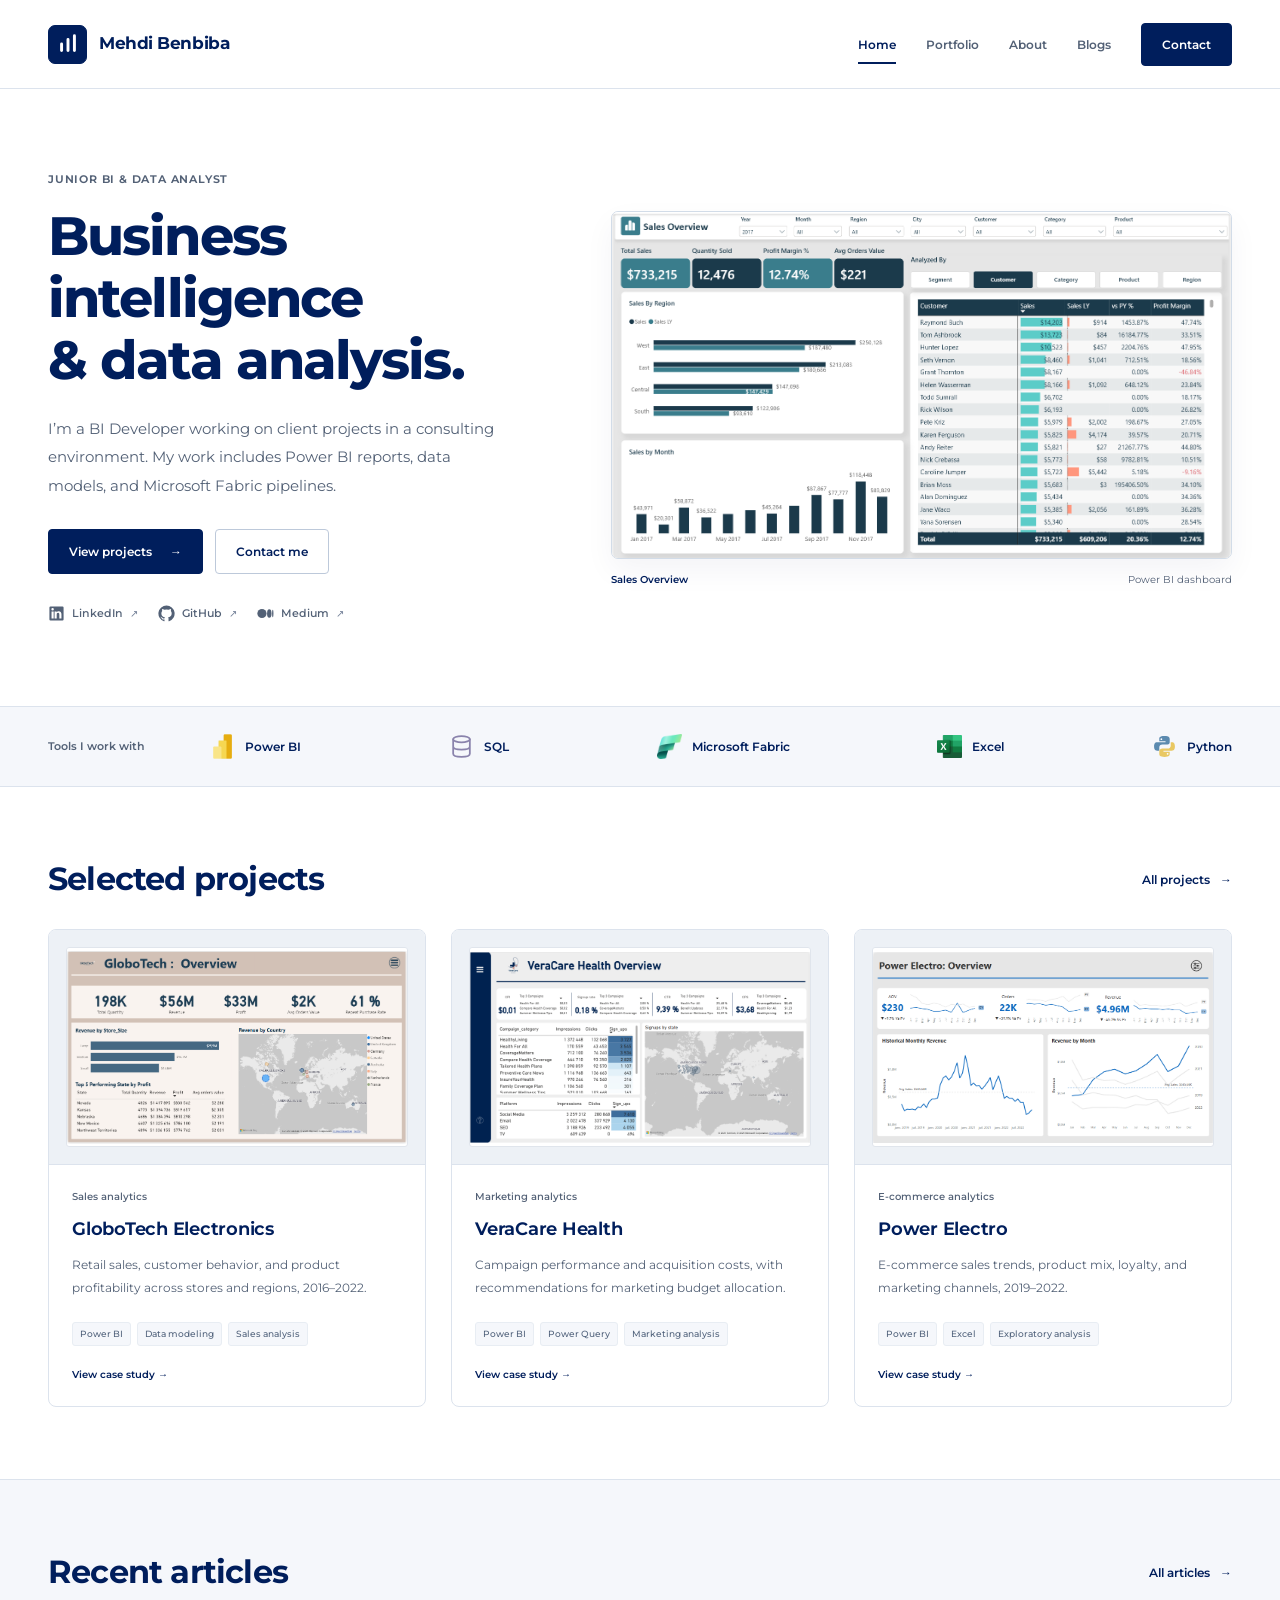
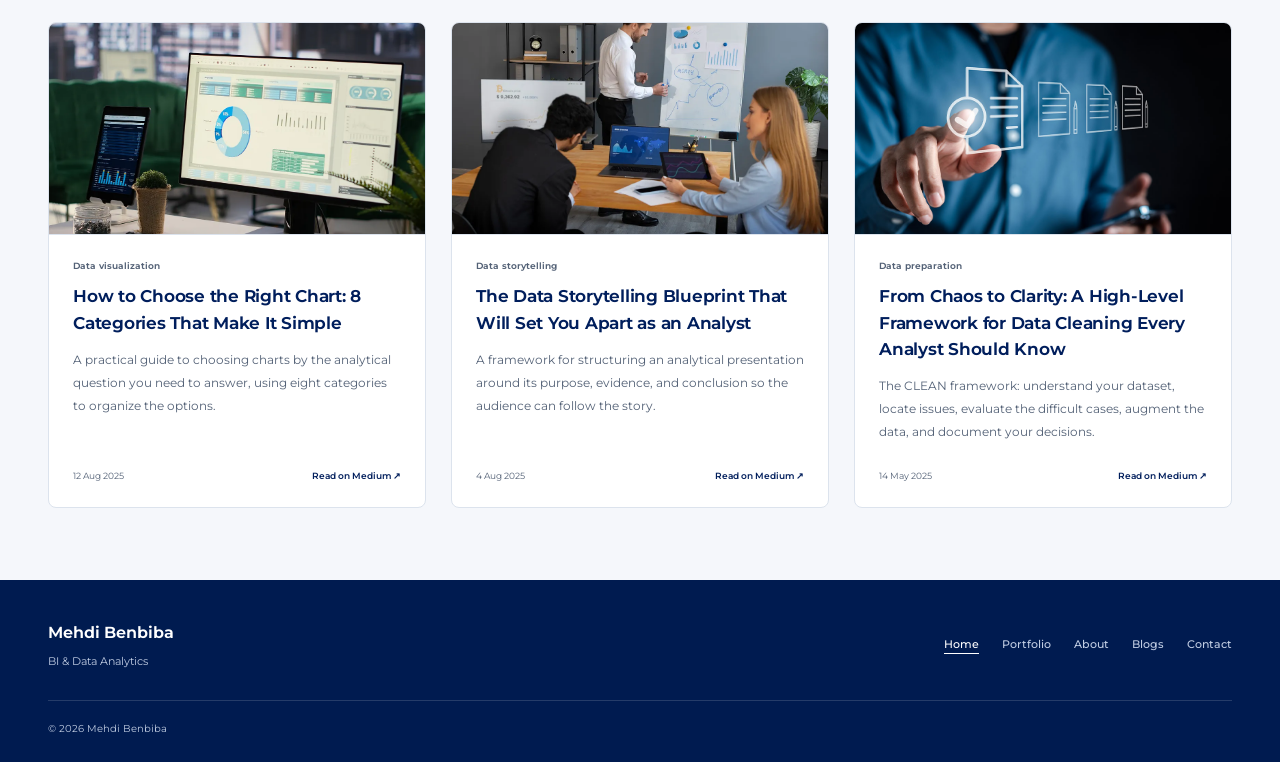
==== index.html @ 64dd57c0 "Publish portfolio with GitHub Pages workflow" ====
<!DOCTYPE html>
<html lang="en">
<head>
  <meta charset="UTF-8">
  <meta name="viewport" content="width=device-width, initial-scale=1">
  <meta name="description" content="Mehdi Benbiba, Junior BI and Data Analyst. Power BI reporting, data modeling, and Microsoft Fabric client projects.">
  <meta name="theme-color" content="#001e5c">
  <title>BI & Data Analyst | Mehdi Benbiba</title>
  <link rel="icon" href="assets/icons/favicon.svg" type="image/svg+xml">
  <link rel="preload" href="assets/fonts/montserrat-latin.woff2" as="font" type="font/woff2" crossorigin>
  <link rel="stylesheet" href="assets/css/styles.css">
</head>
<body id="top" data-page="index">
  <a class="skip" href="#main">Skip to content</a>
  <header class="site-header">
    <div class="header wrap">
      <a class="brand" href="index.html" aria-label="Mehdi Benbiba, home"><span class="brand-mark" aria-hidden="true"><svg viewBox="0 0 24 24" width="22" height="22" fill="none"><path d="M5 19v-7m7 7V7m7 12V3" stroke="currentColor" stroke-width="3.2" stroke-linecap="round"/></svg></span><span data-content="name">Mehdi Benbiba</span></a>
      <button class="menu-toggle" type="button" aria-expanded="false" aria-controls="primary-navigation"><span>Menu</span><svg viewBox="0 0 24 24" width="20" height="20" aria-hidden="true"><path d="M4 7h16M4 12h16M4 17h16" stroke="currentColor" stroke-width="1.7" fill="none"/></svg></button>
      <nav class="top-nav" id="primary-navigation" aria-label="Main navigation"><a href="index.html" aria-current="page">Home</a><a href="portfolio.html">Portfolio</a><a href="about.html">About</a><a href="blogs.html">Blogs</a><a href="contact.html">Contact</a></nav>
    </div>
  </header>
  <main id="main" tabindex="-1">
<section class="hero wrap"><div class="hero-copy"><p class="eyebrow" data-content="role">Junior BI &amp; Data Analyst</p><h1>Business intelligence<br>&amp; data analysis.</h1><p class="hero-description" data-content="intro"></p><div class="actions"><a class="btn btn-primary" href="portfolio.html">View projects <span aria-hidden="true">→</span></a><a class="btn btn-secondary" href="contact.html">Contact me</a></div><div class="public-socials" data-social-links></div></div><figure class="hero-dashboard"><button class="dashboard-zoom" type="button" aria-label="Enlarge Sales Overview dashboard"><img src="assets/images/sales-overview.png" alt="Sales Overview Power BI dashboard" fetchpriority="high" width="1447" height="810"><span class="zoom-label"><svg width="16" height="16" viewBox="0 0 24 24" fill="none" stroke="currentColor" stroke-width="1.6" aria-hidden="true"><path d="M8 3H3v5m13-5h5v5M3 16v5h5m13-5v5h-5"/></svg>View full size</span></button><figcaption><span>Sales Overview</span><span>Power BI dashboard</span></figcaption></figure></section>
<section class="tools-section" id="tools" aria-labelledby="tools-title"><div class="wrap tools-inner"><h2 id="tools-title">Tools I work with</h2><div class="stack"><div class="stack-item"><img class="tool-icon" src="assets/icons/power-bi.png" alt="">Power BI</div><div class="stack-item"><img class="tool-icon" src="assets/icons/sql.svg" alt="">SQL</div><div class="stack-item"><img class="tool-icon" src="assets/icons/fabric.png" alt="">Microsoft Fabric</div><div class="stack-item"><img class="tool-icon" src="assets/icons/excel.png" alt="">Excel</div><div class="stack-item"><img class="tool-icon" src="assets/icons/python.svg" alt="">Python</div></div></div></section>
<section class="section wrap"><div class="section-heading"><h2>Selected projects</h2><a class="text-link" href="portfolio.html">All projects <span aria-hidden="true">→</span></a></div><div class="projects" data-project-grid="featured"></div></section>
<section class="writing-section"><div class="section wrap"><div class="section-heading"><h2>Recent articles</h2><a class="text-link" href="blogs.html">All articles <span aria-hidden="true">→</span></a></div><div class="blog-grid" data-blog-grid="featured"></div></div></section>
    <noscript><p class="wrap empty-state">Enable JavaScript to view the saved portfolio content.</p></noscript>
  </main>
  <footer class="site-footer"><div class="wrap footer-inner"><div><a class="footer-name" href="index.html" data-content="name">Mehdi Benbiba</a><p>BI &amp; Data Analytics</p></div><nav class="footer-nav" aria-label="Footer navigation"><a href="index.html" aria-current="page">Home</a><a href="portfolio.html">Portfolio</a><a href="about.html">About</a><a href="blogs.html">Blogs</a><a href="contact.html">Contact</a></nav></div><div class="wrap footer-bottom"><span>© 2026 <span data-content="name">Mehdi Benbiba</span></span><a href="editor.html" data-editor-link hidden>Portfolio editor</a></div></footer>
<dialog class="dialog" id="project-dialog" aria-labelledby="project-dialog-title"><div class="dialog-header"><div><div class="eyebrow" id="project-dialog-category"></div><h2 id="project-dialog-title"></h2></div><button class="close-dialog" aria-label="Close case study" type="button">×</button></div><div id="project-dialog-content"></div></dialog><dialog class="dialog dashboard-dialog" id="dashboard-dialog" aria-labelledby="dashboard-dialog-title"><div class="dialog-header"><h2 id="dashboard-dialog-title">Sales Overview</h2><button class="close-dialog" aria-label="Close dashboard preview" type="button">×</button></div><img class="full-dashboard" src="assets/images/sales-overview.png" alt="Sales Overview dashboard with sales, quantity, margin, regional comparisons, and customer performance."></dialog>
  <script src="assets/js/content-data.js"></script>
  <script src="assets/js/main.js" defer></script>
  
</body>
</html>
---- assets/css/styles.css ----
@font-face{font-family:Montserrat;src:url('../fonts/montserrat-latin.woff2') format('woff2');font-style:normal;font-weight:400 800;font-display:swap}
:root{--navy:#001e5c;--ink:#001033;--muted:#536176;--line:#dce3ed;--surface:#f5f7fb;--white:#fff;--focus:#3266b6;--danger:#a12b45;--success:#286346;--radius:8px}
*{box-sizing:border-box}
html{scroll-behavior:smooth;scroll-padding-top:110px}
body{margin:0;background:var(--white);color:var(--ink);font:15px/1.75 Montserrat,Arial,sans-serif;-webkit-font-smoothing:antialiased}
button,input,textarea{font:inherit}
button,a{-webkit-tap-highlight-color:transparent}
button{cursor:pointer}
button:disabled{cursor:default}
a{color:inherit;text-decoration:none}
button:focus-visible,a:focus-visible,input:focus-visible,textarea:focus-visible{outline:3px solid var(--focus);outline-offset:4px}
::selection{background:#dbe7fb;color:var(--navy)}
[hidden]{display:none!important}
svg,img{display:block}
img{max-width:100%}
h1,h2,h3,p,figure{margin:0}
h1,h2,h3{color:var(--navy);line-height:1.25}
h1{font-size:clamp(38px,4.2vw,56px);font-weight:750;letter-spacing:-1.9px}
h2{font-size:clamp(25px,2.5vw,32px);font-weight:700;letter-spacing:-.8px}
h3{font-size:18px;font-weight:650;letter-spacing:-.25px}
.wrap{width:min(1200px,calc(100% - 96px));margin-inline:auto}
.sr-only{position:absolute;width:1px;height:1px;overflow:hidden;clip-path:inset(50%)}
.skip{position:fixed;left:20px;top:-80px;z-index:100;background:var(--navy);color:white;border-radius:4px;padding:10px 18px}
.skip:focus{top:12px}
main{min-height:60vh}
main:focus{outline:none}
.site-header{position:sticky;top:0;z-index:30;background:#fffffffa;border-bottom:1px solid var(--line)}
.header{height:88px;display:flex;justify-content:space-between;align-items:center;gap:35px;position:relative}
.brand{display:flex;align-items:center;gap:12px;color:var(--navy);font-size:17px;font-weight:700;white-space:nowrap;letter-spacing:-.45px}
.brand-mark{display:grid;place-items:center;width:39px;height:39px;border:1px solid var(--navy);font-size:13px;font-weight:700;letter-spacing:-.8px}
.top-nav{display:flex;align-items:center;gap:30px}
.top-nav a{position:relative;color:var(--muted);font-size:12px;font-weight:600;padding:14px 0;transition:color .15s}
.top-nav a:hover,.top-nav a[aria-current=page]{color:var(--navy)}
.top-nav a[aria-current=page]:after{content:'';height:2px;position:absolute;left:0;right:0;bottom:5px;background:var(--navy)}
.top-nav a:last-child{background:var(--navy);border:1px solid var(--navy);color:white;padding:10px 20px;border-radius:4px}
.top-nav a:last-child:after{display:none}
.top-nav a:last-child:hover{background:#12346f}
.menu-toggle{display:none;align-items:center;gap:9px;background:transparent;border:1px solid var(--line);padding:8px 11px;border-radius:4px;color:var(--navy);font-size:12px;font-weight:600}
.eyebrow{font-size:11px;font-weight:650;line-height:1.5;color:var(--muted);letter-spacing:.8px;text-transform:uppercase}
.hero{display:grid;grid-template-columns:.94fr 1.16fr;gap:60px;align-items:center;padding-block:82px 78px}
.hero-copy h1{margin-top:17px;line-height:1.16}
.hero-description{font-size:15px;line-height:1.9;color:var(--muted);max-width:460px;margin-top:23px}
.actions{display:flex;gap:12px;flex-wrap:wrap;margin-top:29px}
.btn{display:inline-flex;align-items:center;justify-content:center;gap:18px;min-height:45px;padding:11px 20px;border:1px solid transparent;border-radius:4px;font-size:12px;font-weight:600;line-height:1.5;transition:background .15s,border-color .15s;color:var(--navy)}
.btn-primary{background:var(--navy);border-color:var(--navy);color:var(--white)}
.btn-primary:hover{background:#173c78;border-color:#173c78}
.btn-secondary{background:var(--white);border-color:#bdc9da}
.btn-secondary:hover{border-color:var(--navy);background:var(--surface)}
.btn:disabled{background:#e1e6ee;border-color:#e1e6ee;color:#626e80}
.public-socials{display:flex;align-items:center;gap:20px;flex-wrap:wrap;margin-top:25px}
.social-link{display:inline-flex;align-items:center;gap:7px;font-size:11px;font-weight:550;color:var(--muted);padding:5px 0}
.social-link:hover{color:var(--navy)}
.social-icon{width:17px;height:17px;flex-shrink:0}
.social-arrow{font-size:10px;color:#738098}
.hero-dashboard{min-width:0}
.dashboard-zoom{position:relative;display:block;width:100%;padding:0;background:white;border:1px solid #d2dce8;border-radius:7px;overflow:hidden;box-shadow:0 12px 30px #001e5c0c;text-align:left}
.dashboard-zoom>img{width:100%;height:auto;object-fit:contain}
.zoom-label{position:absolute;right:10px;bottom:10px;display:flex;align-items:center;gap:7px;padding:7px 10px;background:#fffffff5;color:var(--navy);border:1px solid var(--line);border-radius:4px;font-size:9px;font-weight:600;opacity:0;transition:opacity .15s}
.dashboard-zoom:hover .zoom-label,.dashboard-zoom:focus-visible .zoom-label{opacity:1}
.hero-dashboard figcaption{display:flex;justify-content:space-between;gap:15px;margin-top:12px;font-size:10px;color:var(--muted)}
.hero-dashboard figcaption span:first-child{font-weight:600;color:var(--navy)}
.tools-section{background:var(--surface);border-block:1px solid var(--line)}
.tools-inner{display:flex;align-items:center;gap:65px;padding-block:27px}
.tools-inner h2{font-size:11px;font-weight:600;letter-spacing:0;white-space:nowrap;color:var(--muted)}
.stack{display:flex;align-items:center;justify-content:space-between;gap:25px;flex:1}
.stack-item{display:flex;align-items:center;gap:10px;font-size:12px;font-weight:600;color:var(--navy);white-space:nowrap}
.tool-icon{width:25px;height:25px;object-fit:contain;flex-shrink:0}
.section{padding-block:72px}
.section-heading{display:flex;align-items:center;justify-content:space-between;gap:25px;margin-bottom:30px}
.text-link{display:inline-flex;align-items:center;gap:10px;font-size:12px;font-weight:600;color:var(--navy);line-height:1.6}
.text-link:hover{text-decoration:underline;text-underline-offset:4px}
.projects{display:grid;grid-template-columns:repeat(3,minmax(0,1fr));gap:25px}
.project{display:flex;flex-direction:column;min-width:0;overflow:hidden;text-align:left;padding:0;background:white;border:1px solid var(--line);border-radius:var(--radius);color:var(--ink);transition:border-color .2s,box-shadow .2s}
.project:hover{border-color:#9cacbf;box-shadow:0 8px 20px #001e5c08}
.project-art{width:100%;aspect-ratio:16/10;display:grid;place-items:center;padding:17px;background:#edf1f6;border-bottom:1px solid var(--line);overflow:hidden}
.project-cover{width:100%;height:100%;object-fit:contain;border:1px solid #e0e5ec;background:white;border-radius:3px}
.project-cover-symbol{font-size:64px;color:#8295b3}
.project-info{padding:23px;display:flex;flex-direction:column;flex:1}
.project-category{display:flex;justify-content:space-between;align-items:center;gap:12px;font-size:10px;font-weight:550;color:var(--muted);margin-bottom:10px}
.project-category span{font-size:17px;color:var(--navy)}
.project-info h3{font-size:18px;line-height:1.5}
.project-info p{font-size:12px;line-height:1.9;color:var(--muted);margin-top:11px;margin-bottom:23px}
.tags{display:flex;gap:6px;flex-wrap:wrap;margin-top:auto}
.tags span{font-size:9px;font-weight:500;background:var(--surface);color:#53647d;border:1px solid #e8edf3;padding:3px 7px;border-radius:3px;line-height:1.7}
.writing-section{background:var(--surface);border-top:1px solid var(--line)}
.blog-grid{display:grid;grid-template-columns:repeat(3,minmax(0,1fr));gap:25px}
.blog-card{display:flex;flex-direction:column;min-width:0;overflow:hidden;border:1px solid var(--line);border-radius:var(--radius);background:white;transition:border-color .2s,box-shadow .2s}
.blog-card:hover{border-color:#9cacbf;box-shadow:0 8px 20px #001e5c08}
.blog-art{position:relative;aspect-ratio:16/9;display:grid;place-items:center;overflow:hidden;background:#edf1f6;border-bottom:1px solid var(--line)}
.blog-cover{position:absolute;inset:0;width:100%;height:100%;object-fit:cover}
.blog-art-label,.blog-art-bottom{display:none}
.blog-art-symbol{color:#8195b4;font-size:70px}
.blog-card-copy{display:flex;flex-direction:column;flex:1;padding:24px}
.blog-card-copy .eyebrow{font-size:9px;letter-spacing:0;text-transform:none;margin-bottom:11px}
.blog-card h3{font-size:17px;line-height:1.55;font-weight:650}
.blog-card p{font-size:12px;line-height:1.9;color:var(--muted);margin-top:13px;margin-bottom:24px}
.blog-meta{display:flex;justify-content:space-between;align-items:end;gap:12px;margin-top:auto;font-size:9px;color:var(--muted);line-height:1.7}
.blog-meta span{color:var(--navy);font-weight:600}
.page-intro{padding-block:61px 42px;border-bottom:1px solid var(--line)}
.page-intro h1{font-size:44px;letter-spacing:-1.3px}
.page-intro>p{max-width:760px;color:var(--muted);font-size:14px;margin-top:17px;line-height:1.85}
.collection-section{padding-block:30px 80px}
.collection-bar{display:flex;justify-content:space-between;align-items:center;gap:25px;margin-bottom:28px}
.filters{display:flex;gap:7px;flex-wrap:wrap}
.filter{border:1px solid var(--line);background:white;color:var(--muted);border-radius:4px;padding:9px 13px;font-size:10px;font-weight:550;line-height:1.6}
.filter[aria-pressed=true]{background:var(--navy);color:white;border-color:var(--navy)}
.filter:hover:not([aria-pressed=true]){border-color:#9cacbf;color:var(--navy)}
.owner-action{font-size:10px;min-height:38px;padding:8px 13px;white-space:nowrap}
[data-page=blogs] .blog-grid{grid-template-columns:repeat(2,minmax(0,1fr));gap:30px}
[data-page=blogs] .blog-card h3{font-size:21px}
[data-page=blogs] .blog-card p{font-size:13px;max-width:470px}
[data-page=blogs] .blog-meta{font-size:10px}
[data-page=blogs] .blog-card-copy{padding:27px}
.blog-actions{min-height:0;margin-bottom:24px}
.blog-actions:has(.owner-action[hidden]){display:none}
.about-section{padding-top:48px}
.about-grid{display:grid;grid-template-columns:1.05fr 1fr;gap:75px;align-items:start}
.about-intro h2,.current-work h2{font-size:25px}
.about-intro p{font-size:14px;line-height:1.95;color:var(--muted);margin-top:20px}
.current-work{padding:29px 30px;background:var(--surface);border:1px solid var(--line);border-radius:var(--radius)}
.work-list{list-style:none;display:grid;gap:14px;padding:0;margin:22px 0 0}
.work-list li{position:relative;padding-left:17px;font-size:12px;line-height:1.85;color:var(--muted)}
.work-list li:before{content:'';position:absolute;left:0;top:9px;width:4px;height:4px;background:var(--navy)}
.skill-grid{display:grid;grid-template-columns:repeat(2,minmax(0,1fr));gap:18px}
.skill-card{padding:26px;border:1px solid var(--line);border-radius:var(--radius)}
.skill-card .step-num{display:none}
.skill-card h3{font-size:17px}
.skill-card p{font-size:13px;line-height:1.9;color:var(--muted);margin-top:11px}
.qualifications-section{background:var(--surface);border-top:1px solid var(--line);padding-block:58px 65px}
.qualifications-grid{display:grid;grid-template-columns:1fr 1.2fr;gap:90px}
.qualifications-grid h2{font-size:25px;margin-bottom:22px}
.education-text{font-size:15px;color:var(--muted);max-width:330px;line-height:1.8}
.qualification{display:flex;gap:12px;align-items:start;padding-block:14px;border-bottom:1px solid var(--line)}
.qualification p{font-size:12px;line-height:1.85;color:var(--muted)}
.qualification-icon{font-size:13px;font-weight:600;color:var(--navy)}
.contact-section{padding-block:46px 90px}
.contact-grid{display:grid;grid-template-columns:.85fr 1.15fr;gap:100px;align-items:start}
.contact-copy h2{font-size:27px}
.contact-copy p{font-size:14px;line-height:1.9;color:var(--muted);margin-top:18px;max-width:340px}
.contact-form,.editor-form-grid{display:grid;grid-template-columns:1fr 1fr;gap:20px}
.field{display:flex;flex-direction:column;gap:8px;min-width:0}
.full,.form-bottom{grid-column:1/-1}
.field label{font-size:12px;font-weight:600;color:var(--ink)}
.field input,.field textarea{width:100%;border:1px solid #bdc9da;background:white;border-radius:4px;color:var(--ink);font-size:13px;padding:12px 13px;line-height:1.65;transition:border-color .15s}
.field input:hover,.field textarea:hover{border-color:#8092b0}
.field input::placeholder,.field textarea::placeholder{color:#7d8798}
.field textarea{resize:vertical;min-height:105px}
.field input[type=file]{font-size:11px;padding:10px}
.field small{font-size:11px;color:var(--muted);line-height:1.8}
.form-bottom{display:flex;align-items:center;justify-content:space-between;gap:22px}
.form-bottom small{font-size:10px;color:var(--muted);line-height:1.8;max-width:285px}
.contact-status{font-size:12px;line-height:1.9;color:var(--muted);padding:15px 17px;background:var(--surface);border:1px solid var(--line);border-radius:4px}
.honeypot{position:absolute;left:-9999px;width:1px;height:1px;overflow:hidden}
.site-footer{background:#001b50;color:white;padding-top:39px}
.footer-inner{display:flex;justify-content:space-between;gap:40px;align-items:center;padding-bottom:29px}
.footer-name{color:white;font-size:16px;font-weight:650}
.footer-inner p{font-size:11px;color:#c0cde3;margin-top:5px}
.footer-nav{display:flex;align-items:center;gap:23px}
.footer-nav a{font-size:11px;color:#c0cde3;font-weight:500}
.footer-nav a:hover,.footer-nav a[aria-current=page]{color:white;text-decoration:underline;text-underline-offset:5px}
.footer-bottom{border-top:1px solid #ffffff25;display:flex;justify-content:space-between;gap:25px;padding-block:19px 24px;font-size:10px;color:#becbe0}
.footer-bottom>a{color:#d5def0}
.footer-bottom>a:hover{text-decoration:underline}
.dialog{border:1px solid var(--line);border-radius:9px;padding:32px;width:calc(100% - 40px);max-width:800px;max-height:88vh;overflow:auto;color:var(--ink);background:white;box-shadow:0 22px 70px #00103330}
.dialog::backdrop{background:#0010338c}
.dialog-header{display:flex;justify-content:space-between;align-items:start;gap:23px;margin-bottom:24px}
.dialog-header h2{font-size:29px;line-height:1.35}
.dialog-header .eyebrow{font-size:10px;text-transform:none;letter-spacing:0;margin-bottom:9px}
.close-dialog{display:grid;place-items:center;width:33px;height:33px;padding:0;flex-shrink:0;border:1px solid var(--line);border-radius:4px;background:white;color:var(--navy);font-size:22px;line-height:1}
.close-dialog:hover{background:var(--surface)}
.dialog p{font-size:13px;line-height:1.95;color:var(--muted);margin-top:12px}
.dialog h3{font-size:17px;margin-top:25px}
.case-study-image{width:100%;height:auto;border:1px solid var(--line);border-radius:4px;margin-bottom:23px}
.dialog .tags{margin-top:23px}
.project-source{font-size:11px;margin-top:25px}
.dialog-actions{display:flex;gap:10px;flex-wrap:wrap;margin-top:23px}
.dashboard-dialog{max-width:1320px;padding:20px}
.dashboard-dialog .dialog-header{margin-bottom:17px;align-items:center}
.dashboard-dialog h2{font-size:22px}
.full-dashboard{width:100%;height:auto}
.empty-state{grid-column:1/-1;background:var(--surface);padding:30px;border:1px solid var(--line);color:var(--muted);font-size:13px;border-radius:var(--radius)}
/* Local editor shares the public site's typography, palette, and controls. */
.editor-intro .wrap{width:100%}
.editor-intro{width:min(1200px,calc(100% - 96px));margin-inline:auto}
.editor-intro .eyebrow{margin-bottom:13px}
.editor-shell{padding-block:30px 70px}
.editor-toolbar{display:flex;justify-content:space-between;align-items:center;gap:20px;flex-wrap:wrap}
.editor-tabs{display:flex;gap:4px;background:var(--surface);border:1px solid var(--line);border-radius:5px;padding:4px}
.editor-tabs button{border:0;background:transparent;color:var(--muted);padding:9px 16px;font-size:12px;border-radius:3px;font-weight:550}
.editor-tabs button[aria-pressed=true]{background:var(--navy);color:white}
.editor-tools{display:flex;gap:7px;flex-wrap:wrap}
.small-btn{border:1px solid #c6d0de;background:white;color:var(--navy);font-size:10px;font-weight:550;border-radius:4px;padding:8px 11px;line-height:1.6}
.small-btn:hover{background:var(--surface);border-color:#8d9fb9}
.small-btn:disabled{opacity:.4}
.file-button{cursor:pointer;display:inline-flex;align-items:center}
.editor-status-bar{display:flex;justify-content:space-between;gap:20px;padding-block:19px 25px;border-bottom:1px solid var(--line);font-size:11px;color:var(--success)}
.editor-status-bar .text-link{font-size:11px}
.status-error,.form-error{color:var(--danger)!important}
.editor-list-heading{display:flex;justify-content:space-between;align-items:center;gap:25px;padding-block:28px 24px}
.editor-list-heading h2{font-size:26px}
.editor-list-heading p{font-size:12px;color:var(--muted);margin-top:8px}
.editor-list-heading .btn{font-size:11px}
.editor-entries{display:grid;gap:15px}
.editor-entry{display:grid;grid-template-columns:130px 1fr auto;gap:23px;align-items:center;padding:18px;background:white;border:1px solid var(--line);border-radius:var(--radius)}
.editor-entry-cover{height:85px;display:grid;place-items:center;padding:8px;background:var(--surface);border-radius:4px;overflow:hidden}
.editor-entry-cover img{width:100%;height:100%;object-fit:contain}
.editor-entry-cover>span{font-size:44px;color:#8a9dbb}
.editor-entry-copy{min-width:0}
.editor-entry-copy .eyebrow{display:flex;align-items:center;gap:10px;flex-wrap:wrap;font-size:9px;letter-spacing:0;text-transform:none;margin-bottom:8px}
.editor-entry-copy h3{font-size:16px;line-height:1.55}
.editor-entry-copy p{font-size:11px;color:var(--muted);line-height:1.85;margin-top:8px;max-width:540px}
.featured-badge{background:#e8eef8;border:1px solid #dce5f3;color:var(--navy);padding:2px 6px;border-radius:3px;font-size:8px}
.entry-actions{display:flex;gap:5px;flex-wrap:wrap;justify-content:end}
.remove-button{color:#88435a}
.profile-editor{display:grid;gap:23px;margin-top:28px}
.editor-card{border:1px solid var(--line);border-radius:var(--radius);background:white;padding:30px}
.editor-card h2{font-size:24px;margin-bottom:23px}
.editor-card>p{font-size:12px;line-height:1.9;color:var(--muted);margin-bottom:18px}
.profile-editor>.btn{justify-self:start}
.entry-dialog{max-width:760px}
.checkbox-field{display:flex;align-items:start;gap:10px;color:var(--muted);font-size:11px;line-height:1.8}
.checkbox-field input{margin-top:4px;accent-color:var(--navy)}
.form-error{font-size:12px;min-height:20px;margin-top:12px}
#entry-image-preview{max-width:100%;max-height:170px;object-fit:contain;align-self:start;margin-top:9px;border-radius:4px}
.setup-steps{padding-left:20px;display:grid;gap:8px;font-size:12px;line-height:1.9;color:var(--muted);margin-block:0 24px}
.activation-card{margin-top:23px}
.activation-card h3{font-size:19px;margin-bottom:14px}
.activation-card form{display:flex;gap:15px;align-items:end;flex-wrap:wrap}
.activation-card form>.field{flex:1;min-width:220px}
.activation-card .btn{font-size:10px}
#activation-status{font-size:11px;margin-top:15px}
.editor-notice{padding:30px;background:var(--surface);border:1px solid var(--line);border-radius:var(--radius)}
.editor-notice h2{font-size:27px}
.editor-notice p{font-size:13px;line-height:1.9;color:var(--muted);max-width:720px;margin-top:15px}
@media(min-width:1450px){.hero{padding-block:96px 91px}}
@media(max-width:1100px){.wrap,.editor-intro{width:calc(100% - 64px)}.hero{gap:37px}.hero-copy h1{font-size:44px}.top-nav{gap:23px}.brand{font-size:16px}.brand-mark{width:35px;height:35px}.hero-description{font-size:14px}.tools-inner{gap:35px}.stack{gap:20px}.stack-item{font-size:11px;gap:8px}.contact-grid{gap:60px}.editor-entry{grid-template-columns:110px 1fr}.entry-actions{grid-column:2;justify-content:start}.footer-nav{gap:19px}}
@media(max-width:820px){.wrap,.editor-intro{width:calc(100% - 48px)}.header{height:78px;gap:20px}.top-nav{gap:17px}.top-nav a{font-size:11px}.top-nav a:last-child{padding:9px 14px}.brand{font-size:15px;gap:9px}.brand-mark{width:32px;height:32px;font-size:11px}.hero{grid-template-columns:1fr;gap:38px;padding-block:53px}.hero-copy{max-width:610px}.hero-copy h1{font-size:48px}.hero-description{max-width:560px}.hero-dashboard{width:100%;max-width:640px;justify-self:center}.hero-dashboard figcaption{font-size:11px}.zoom-label{opacity:1}.tools-inner{flex-direction:column;gap:20px;align-items:start;padding-block:25px}.stack{width:100%;gap:22px;flex-wrap:wrap;justify-content:space-between}.stack-item{font-size:11px}.section{padding-block:55px}.projects{gap:18px}.project-info{padding:19px}.project-info h3{font-size:16px}.project-info p{font-size:11px}.project-art{padding:11px}.blog-grid{gap:18px}.blog-card-copy{padding:20px}.blog-card h3{font-size:15px}.blog-card p{font-size:11px}.blog-meta{flex-direction:column;align-items:start;gap:9px}.about-grid{grid-template-columns:1fr;gap:32px}.about-intro{max-width:680px}.current-work{max-width:680px}.qualifications-grid{gap:45px}.contact-grid{grid-template-columns:1fr;gap:35px}.contact-copy p{max-width:520px}.contact-copy .public-socials{margin-top:17px}.contact-form{max-width:650px}.footer-inner{align-items:start}.footer-nav{gap:14px;flex-wrap:wrap;justify-content:end}.footer-name{font-size:15px}.editor-toolbar{align-items:start}.editor-tabs button{font-size:11px}.editor-card{padding:24px}.page-intro{padding-top:45px}.page-intro h1{font-size:39px}.collection-section{padding-bottom:60px}.dialog{padding:27px}.dialog-header h2{font-size:26px}}
@media(max-width:640px){html{scroll-padding-top:90px}.header{height:73px}.brand{font-size:15px;gap:10px}.brand-mark{width:34px;height:34px}.menu-toggle{display:inline-flex}.top-nav{display:none;position:absolute;top:100%;left:-24px;right:-24px;background:white;border-bottom:1px solid var(--line);padding:15px 24px 23px;box-shadow:0 12px 20px #0010330a;gap:0;flex-direction:column;align-items:stretch;max-height:calc(100vh - 90px);overflow:auto}.top-nav.is-open{display:flex}.top-nav a{font-size:13px;padding:12px 9px;border-bottom:1px solid #edf0f5}.top-nav a[aria-current=page]{background:var(--surface)}.top-nav a[aria-current=page]:after{display:none}.top-nav a:last-child{margin-top:12px;text-align:center;padding:12px}.hero{padding-block:40px 43px;gap:35px}.hero-copy h1{font-size:42px;letter-spacing:-1.5px}.hero-description{font-size:13px;margin-top:20px}.eyebrow{font-size:10px}.btn{font-size:11px;padding:11px 17px;min-height:44px}.actions{gap:10px;margin-top:24px}.public-socials{gap:18px;margin-top:22px}.social-link{font-size:10px}.hero-dashboard figcaption{font-size:10px}.zoom-label{font-size:8px;padding:5px 8px;right:7px;bottom:7px}.tools-inner{gap:18px;padding-block:24px}.stack{justify-content:start;gap:21px 27px}.stack-item{font-size:11px}.tool-icon{width:22px;height:22px}.tools-inner h2{font-size:11px}.section{padding-block:45px}.section-heading{gap:18px;margin-bottom:23px}.section-heading h2{font-size:25px}.text-link{font-size:10px;gap:6px}.projects{grid-template-columns:1fr;gap:22px}.project-art{aspect-ratio:16/9;padding:17px}.project-info{padding:23px}.project-info h3{font-size:19px}.project-info p{font-size:12px}.project-category{font-size:10px}.tags span{font-size:10px}.blog-grid,[data-page=blogs] .blog-grid{grid-template-columns:1fr;gap:23px}.blog-card-copy,[data-page=blogs] .blog-card-copy{padding:24px}.blog-card h3,[data-page=blogs] .blog-card h3{font-size:19px}.blog-card p,[data-page=blogs] .blog-card p{font-size:12px}.blog-meta,[data-page=blogs] .blog-meta{flex-direction:row;align-items:end;font-size:10px}.page-intro{padding-block:34px 28px}.page-intro h1{font-size:35px;letter-spacing:-1px}.page-intro>p{font-size:13px;margin-top:14px}.collection-section{padding-block:23px 50px}.collection-bar{flex-direction:column;align-items:start;gap:18px;margin-bottom:24px}.filters{gap:7px}.filter{font-size:10px;padding:8px 10px}.blog-actions{align-items:end}.about-section{padding-top:32px}.about-intro h2,.current-work h2{font-size:24px}.about-intro p{font-size:13px;margin-top:17px}.current-work{padding:24px}.work-list li{font-size:12px}.skill-grid{grid-template-columns:1fr;gap:15px}.skill-card{padding:23px}.skill-card p{font-size:12px}.qualifications-section{padding-block:39px 45px}.qualifications-grid{grid-template-columns:1fr;gap:35px}.qualifications-grid h2{font-size:24px;margin-bottom:17px}.education-text{font-size:14px}.qualification p{font-size:12px}.contact-section{padding-block:31px 50px}.contact-copy h2{font-size:25px}.contact-copy p{font-size:13px;margin-top:15px}.contact-form{grid-template-columns:1fr;gap:19px}.contact-form>.field{grid-column:1/-1}.field label{font-size:11px}.field input,.field textarea{font-size:14px;padding:12px}.form-bottom{flex-direction:column;align-items:start;gap:18px}.form-bottom small{max-width:none;font-size:10px}.contact-status{font-size:11px;padding:13px 15px}.site-footer{padding-top:31px}.footer-inner{flex-direction:column;gap:26px;padding-bottom:26px}.footer-nav{gap:19px;justify-content:start}.footer-nav a{font-size:10px}.footer-bottom{padding-block:19px 23px;font-size:9px}.dialog{width:calc(100% - 26px);padding:22px;max-height:90vh}.dialog-header{gap:17px;margin-bottom:20px}.dialog-header h2{font-size:24px}.dialog p{font-size:12px}.dialog h3{font-size:16px}.project-source{font-size:10px}.dashboard-dialog{padding:15px}.dashboard-dialog h2{font-size:20px}.editor-intro h1{font-size:34px}.editor-shell{padding-block:24px 45px}.editor-toolbar{gap:14px}.editor-tabs{width:100%;justify-content:space-between}.editor-tabs button{padding:8px 10px;font-size:10px}.editor-tools{gap:6px}.small-btn{font-size:9px;padding:7px 9px}.editor-status-bar{flex-direction:column;gap:9px;font-size:10px;padding-block:17px 21px}.editor-status-bar .text-link{font-size:10px}.editor-list-heading{flex-direction:column;align-items:start;gap:18px;padding-block:23px}.editor-list-heading h2{font-size:25px}.editor-list-heading p{font-size:11px}.editor-entry{grid-template-columns:75px 1fr;gap:13px;padding:15px}.editor-entry-cover{height:70px;padding:5px}.editor-entry-copy h3{font-size:14px}.editor-entry-copy p{font-size:10px}.editor-entry-copy .eyebrow{font-size:8px}.entry-actions{grid-column:1/-1;justify-content:end}.editor-form-grid{grid-template-columns:1fr;gap:18px}.editor-form-grid>.field{grid-column:1/-1}.editor-card{padding:22px}.editor-card h2{font-size:23px}.editor-card>p,.setup-steps{font-size:11px}.checkbox-field{font-size:10px}.activation-card form>.field{min-width:100%}.editor-notice{padding:24px}.editor-notice h2{font-size:25px}.editor-notice p{font-size:12px}}
@media(max-width:370px){.wrap,.editor-intro{width:calc(100% - 36px)}.brand{font-size:13px}.brand-mark{width:30px;height:30px;font-size:10px}.hero-copy h1{font-size:36px}.top-nav{left:-18px;right:-18px;padding-inline:18px}.stack{gap:20px}.section-heading h2{font-size:23px}.section-heading{gap:12px}.footer-nav{gap:16px}.menu-toggle{font-size:11px;padding:7px 9px}}
@media(prefers-reduced-motion:reduce){html{scroll-behavior:auto}*,*:before,*:after{transition:none!important;animation:none!important}}
.card-action{font-size:10px;font-weight:600;color:var(--navy);margin-top:20px}.field input:disabled,.field textarea:disabled{background:var(--surface);color:var(--muted);border-color:var(--line)}
.brand-mark{background:var(--navy);color:var(--white);border-color:var(--navy);border-radius:7px}.brand-mark svg{width:22px;height:22px}@media(max-width:820px){.brand-mark svg{width:19px;height:19px}}
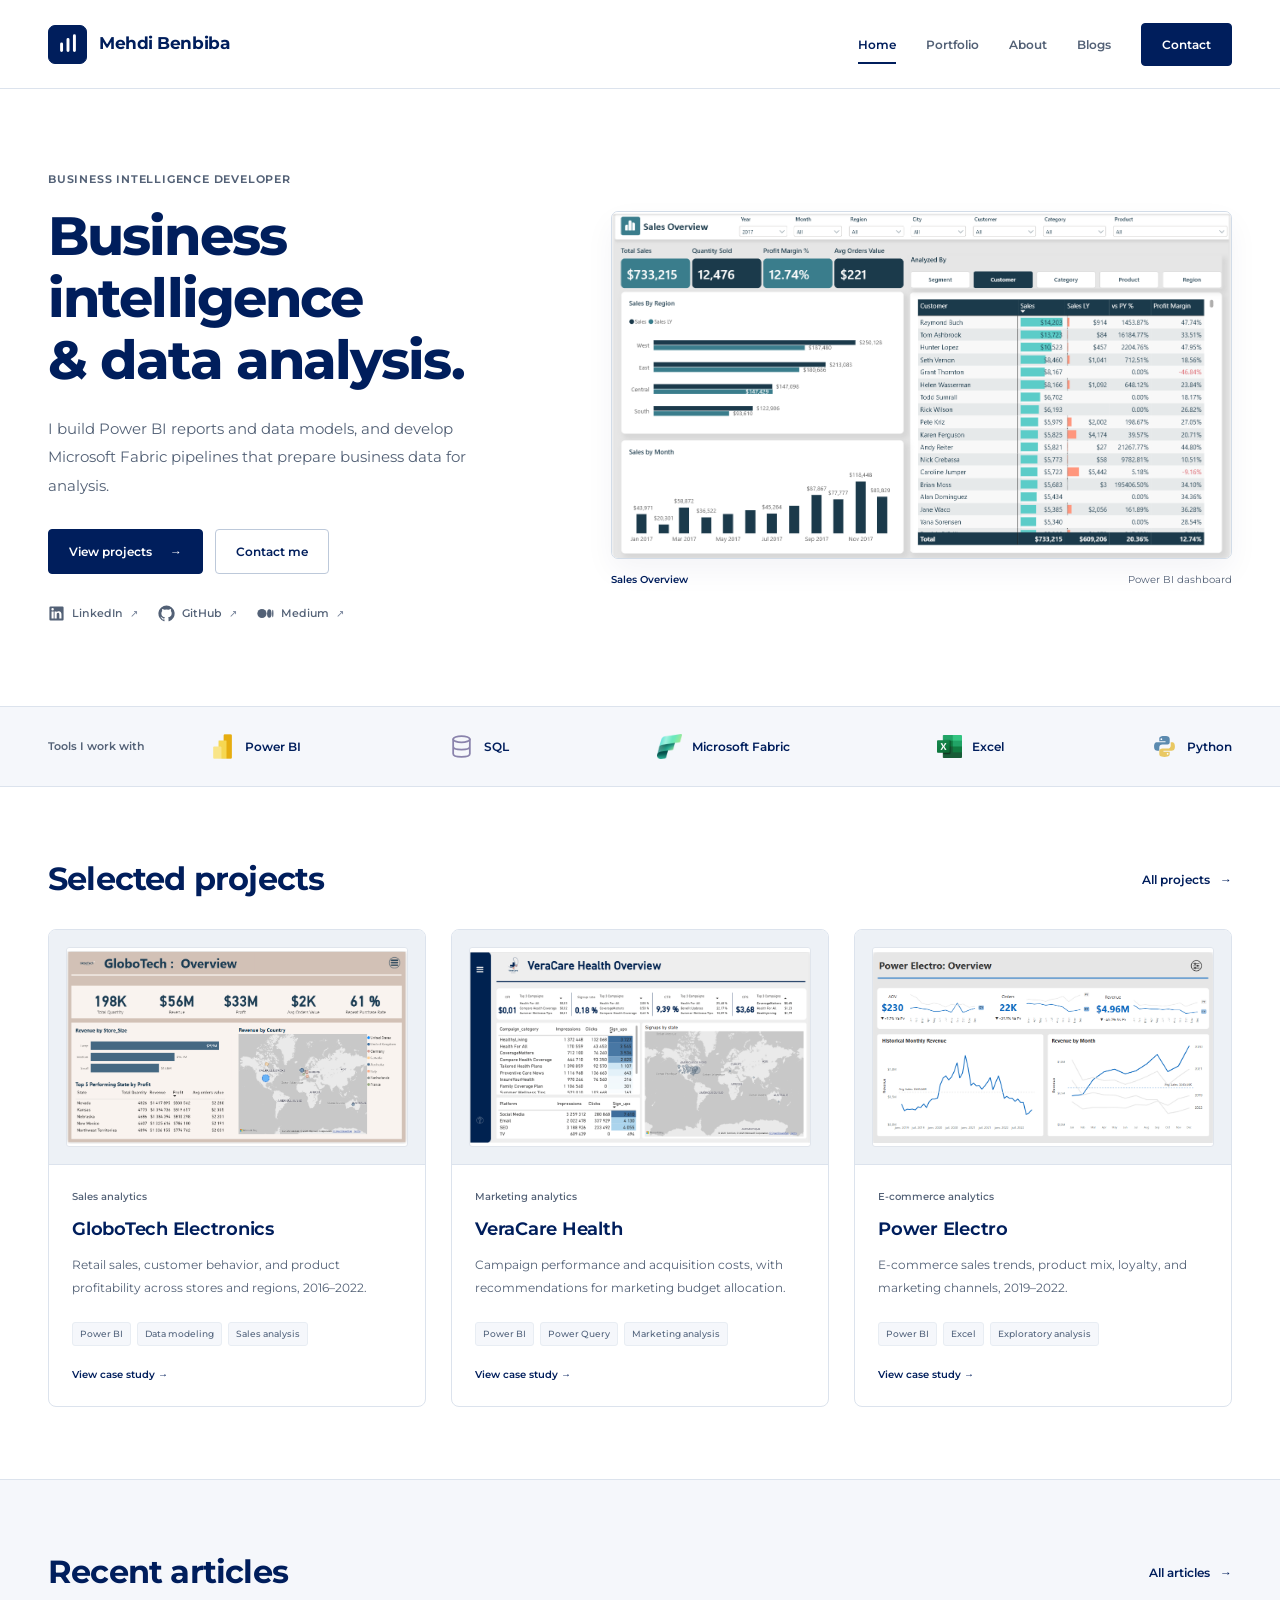
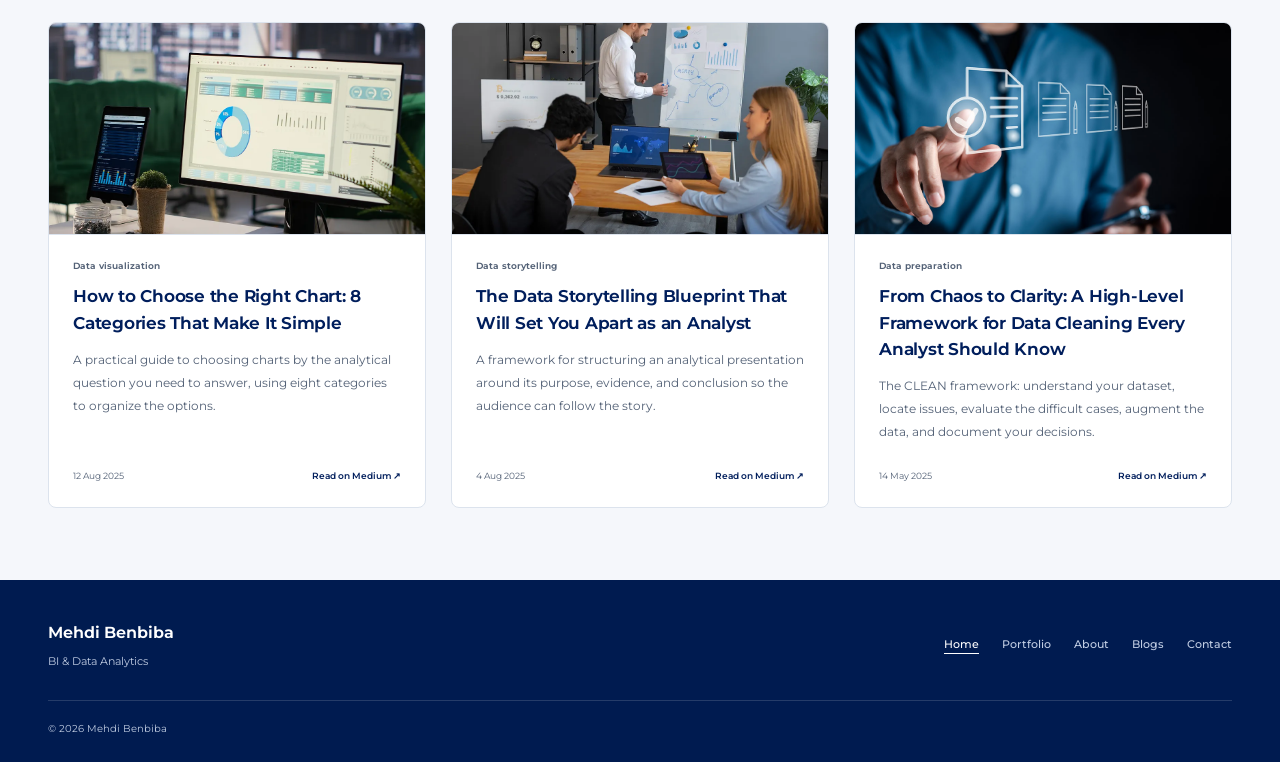
==== commit e9016405: "Update homepage title and introduction" ====
--- a/index.html
+++ b/index.html
@@ -3,9 +3,9 @@
 <head>
   <meta charset="UTF-8">
   <meta name="viewport" content="width=device-width, initial-scale=1">
-  <meta name="description" content="Mehdi Benbiba, Junior BI and Data Analyst. Power BI reporting, data modeling, and Microsoft Fabric client projects.">
+  <meta name="description" content="Mehdi Benbiba, Business Intelligence Developer. Power BI reports, data models, and Microsoft Fabric pipelines.">
   <meta name="theme-color" content="#001e5c">
-  <title>BI & Data Analyst | Mehdi Benbiba</title>
+  <title>Business Intelligence Developer | Mehdi Benbiba</title>
   <link rel="icon" href="assets/icons/favicon.svg" type="image/svg+xml">
   <link rel="preload" href="assets/fonts/montserrat-latin.woff2" as="font" type="font/woff2" crossorigin>
   <link rel="stylesheet" href="assets/css/styles.css">
@@ -20,7 +20,7 @@
     </div>
   </header>
   <main id="main" tabindex="-1">
-<section class="hero wrap"><div class="hero-copy"><p class="eyebrow" data-content="role">Junior BI &amp; Data Analyst</p><h1>Business intelligence<br>&amp; data analysis.</h1><p class="hero-description" data-content="intro"></p><div class="actions"><a class="btn btn-primary" href="portfolio.html">View projects <span aria-hidden="true">→</span></a><a class="btn btn-secondary" href="contact.html">Contact me</a></div><div class="public-socials" data-social-links></div></div><figure class="hero-dashboard"><button class="dashboard-zoom" type="button" aria-label="Enlarge Sales Overview dashboard"><img src="assets/images/sales-overview.png" alt="Sales Overview Power BI dashboard" fetchpriority="high" width="1447" height="810"><span class="zoom-label"><svg width="16" height="16" viewBox="0 0 24 24" fill="none" stroke="currentColor" stroke-width="1.6" aria-hidden="true"><path d="M8 3H3v5m13-5h5v5M3 16v5h5m13-5v5h-5"/></svg>View full size</span></button><figcaption><span>Sales Overview</span><span>Power BI dashboard</span></figcaption></figure></section>
+<section class="hero wrap"><div class="hero-copy"><p class="eyebrow" data-content="role">Business Intelligence Developer</p><h1>Business intelligence<br>&amp; data analysis.</h1><p class="hero-description" data-content="intro"></p><div class="actions"><a class="btn btn-primary" href="portfolio.html">View projects <span aria-hidden="true">→</span></a><a class="btn btn-secondary" href="contact.html">Contact me</a></div><div class="public-socials" data-social-links></div></div><figure class="hero-dashboard"><button class="dashboard-zoom" type="button" aria-label="Enlarge Sales Overview dashboard"><img src="assets/images/sales-overview.png" alt="Sales Overview Power BI dashboard" fetchpriority="high" width="1447" height="810"><span class="zoom-label"><svg width="16" height="16" viewBox="0 0 24 24" fill="none" stroke="currentColor" stroke-width="1.6" aria-hidden="true"><path d="M8 3H3v5m13-5h5v5M3 16v5h5m13-5v5h-5"/></svg>View full size</span></button><figcaption><span>Sales Overview</span><span>Power BI dashboard</span></figcaption></figure></section>
 <section class="tools-section" id="tools" aria-labelledby="tools-title"><div class="wrap tools-inner"><h2 id="tools-title">Tools I work with</h2><div class="stack"><div class="stack-item"><img class="tool-icon" src="assets/icons/power-bi.png" alt="">Power BI</div><div class="stack-item"><img class="tool-icon" src="assets/icons/sql.svg" alt="">SQL</div><div class="stack-item"><img class="tool-icon" src="assets/icons/fabric.png" alt="">Microsoft Fabric</div><div class="stack-item"><img class="tool-icon" src="assets/icons/excel.png" alt="">Excel</div><div class="stack-item"><img class="tool-icon" src="assets/icons/python.svg" alt="">Python</div></div></div></section>
 <section class="section wrap"><div class="section-heading"><h2>Selected projects</h2><a class="text-link" href="portfolio.html">All projects <span aria-hidden="true">→</span></a></div><div class="projects" data-project-grid="featured"></div></section>
 <section class="writing-section"><div class="section wrap"><div class="section-heading"><h2>Recent articles</h2><a class="text-link" href="blogs.html">All articles <span aria-hidden="true">→</span></a></div><div class="blog-grid" data-blog-grid="featured"></div></div></section>
